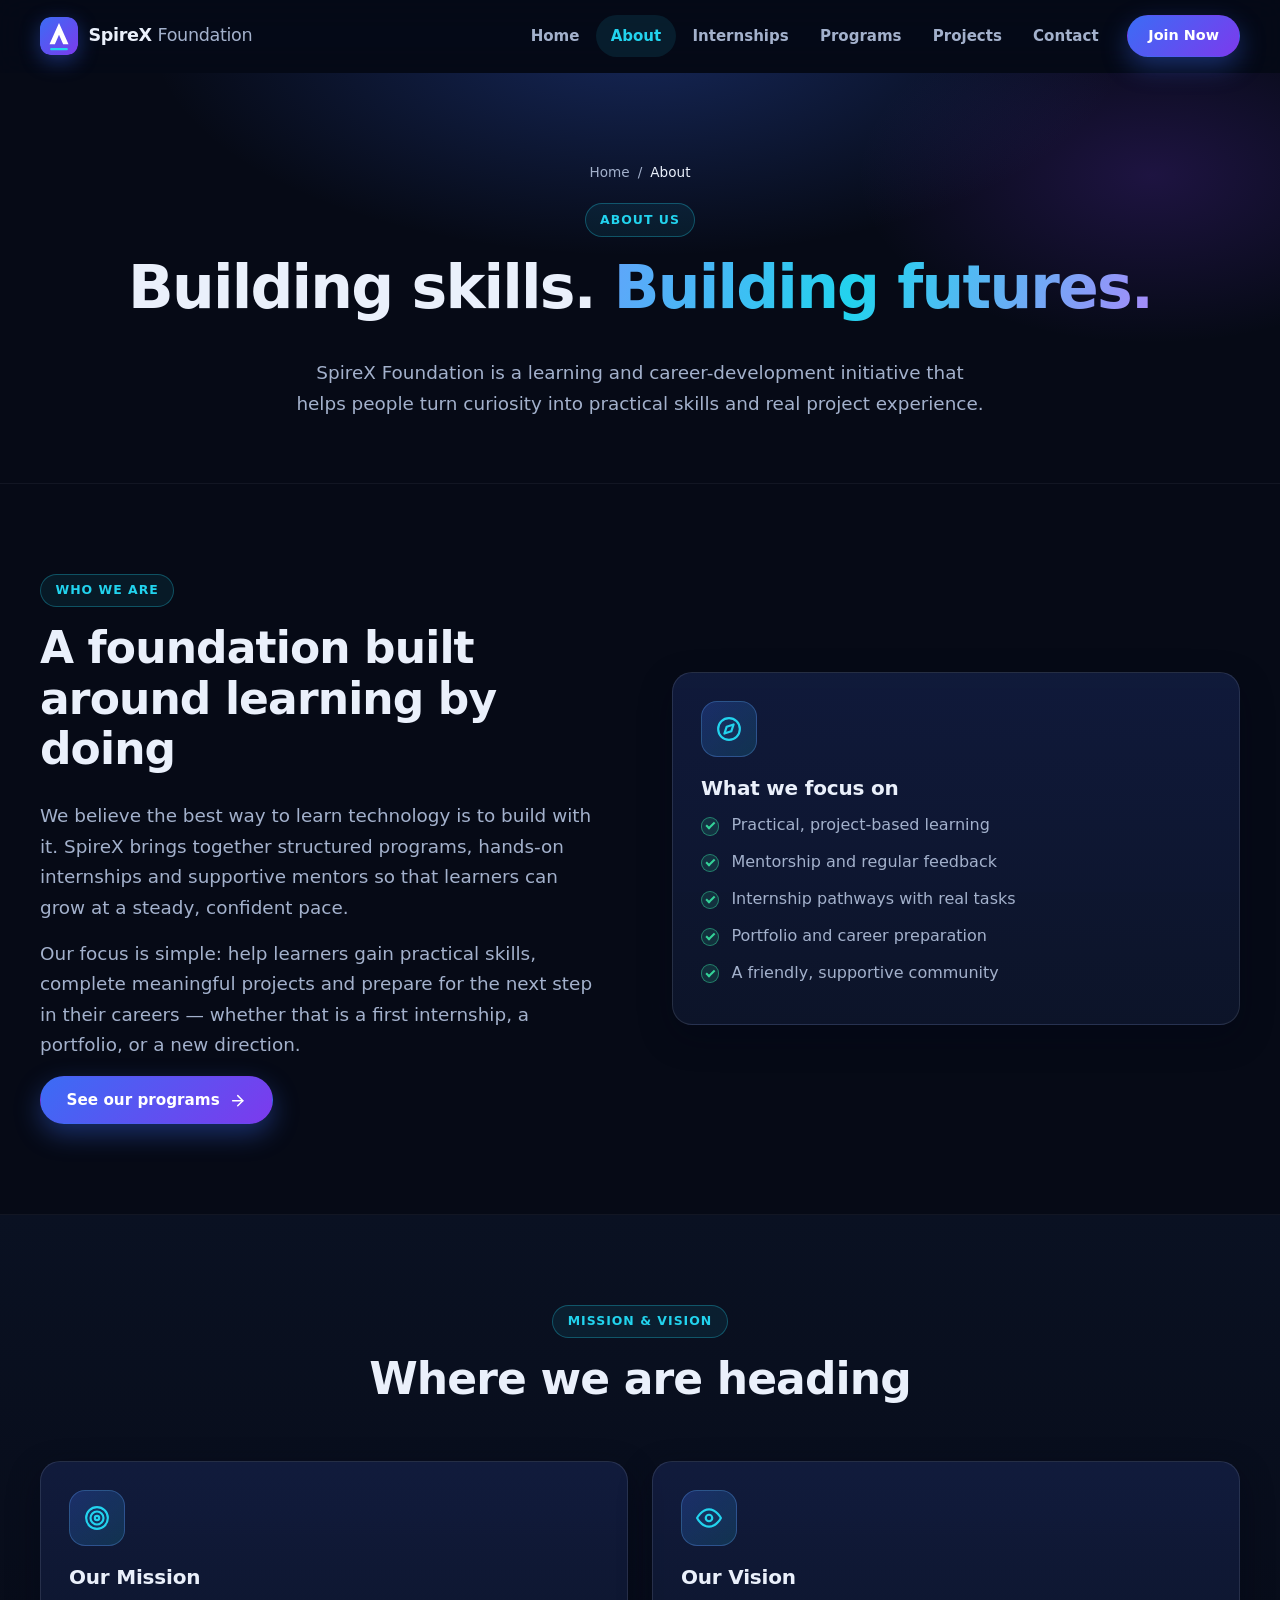
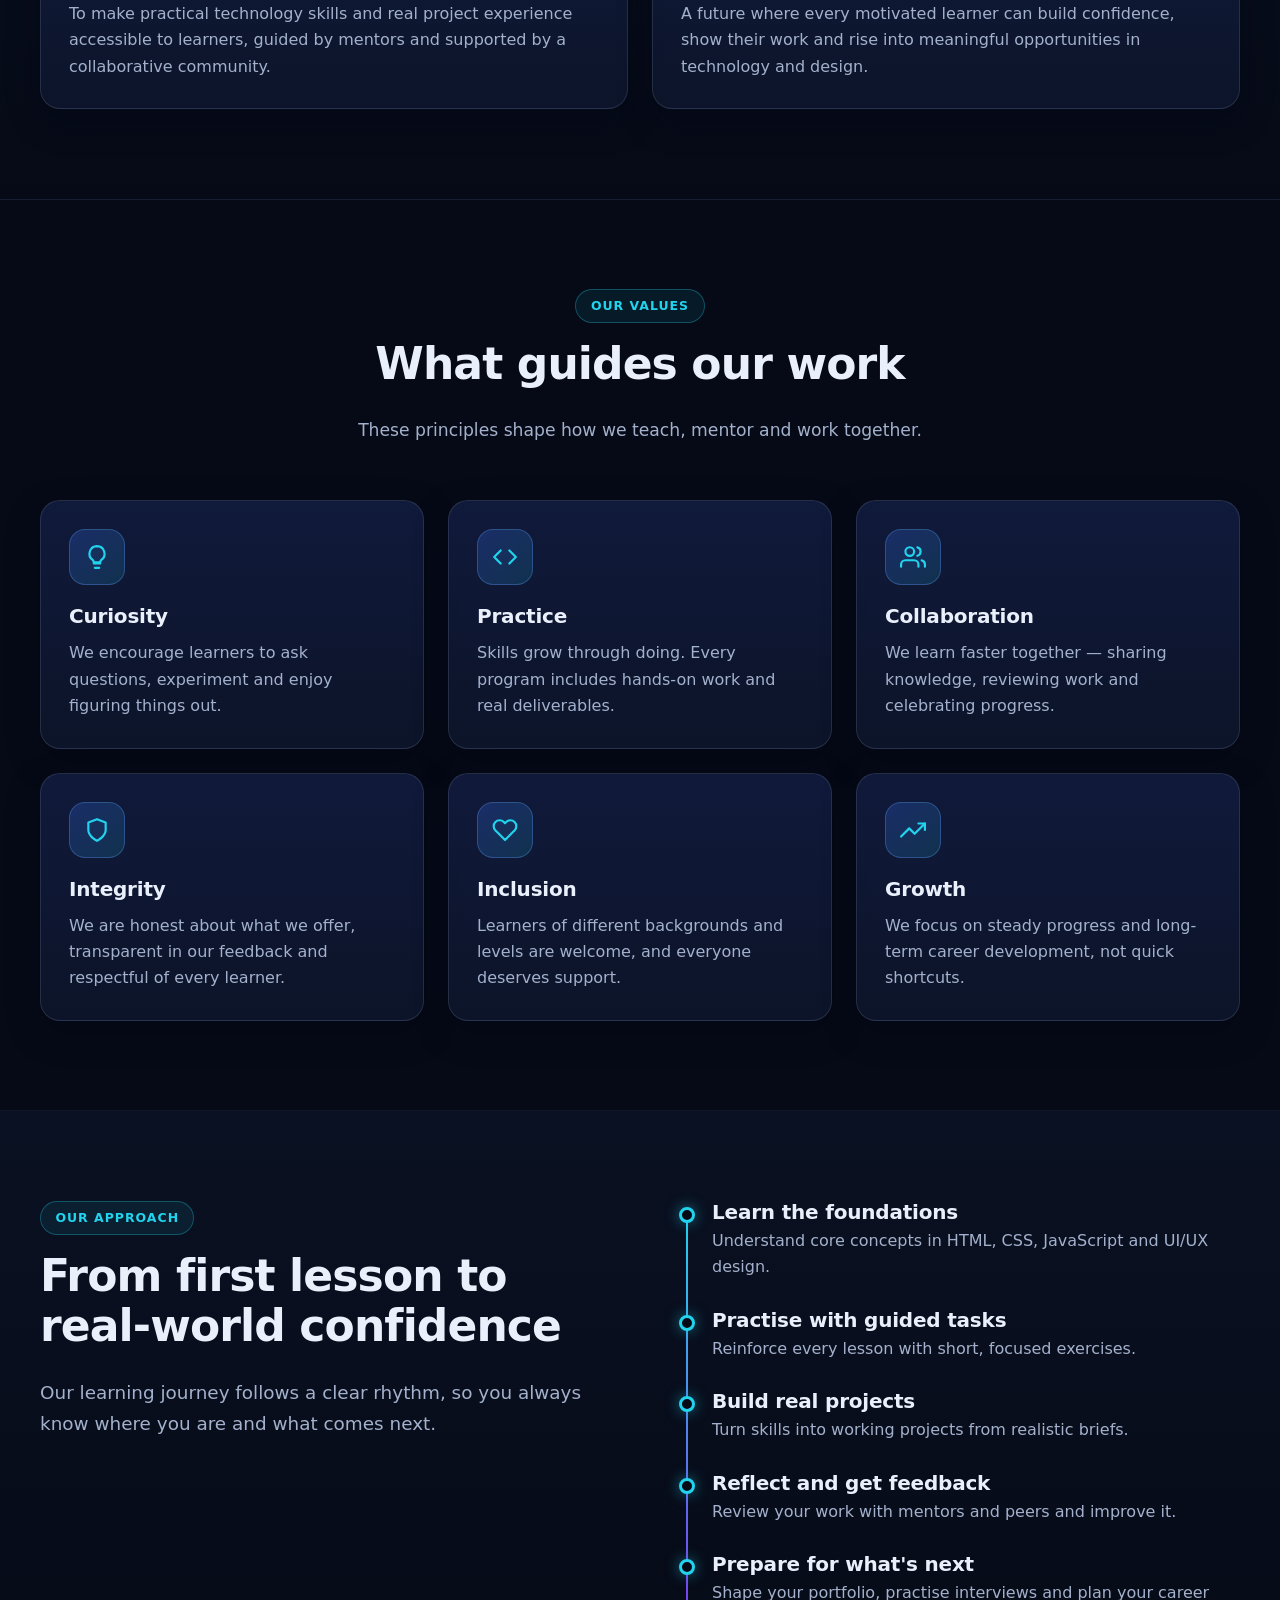
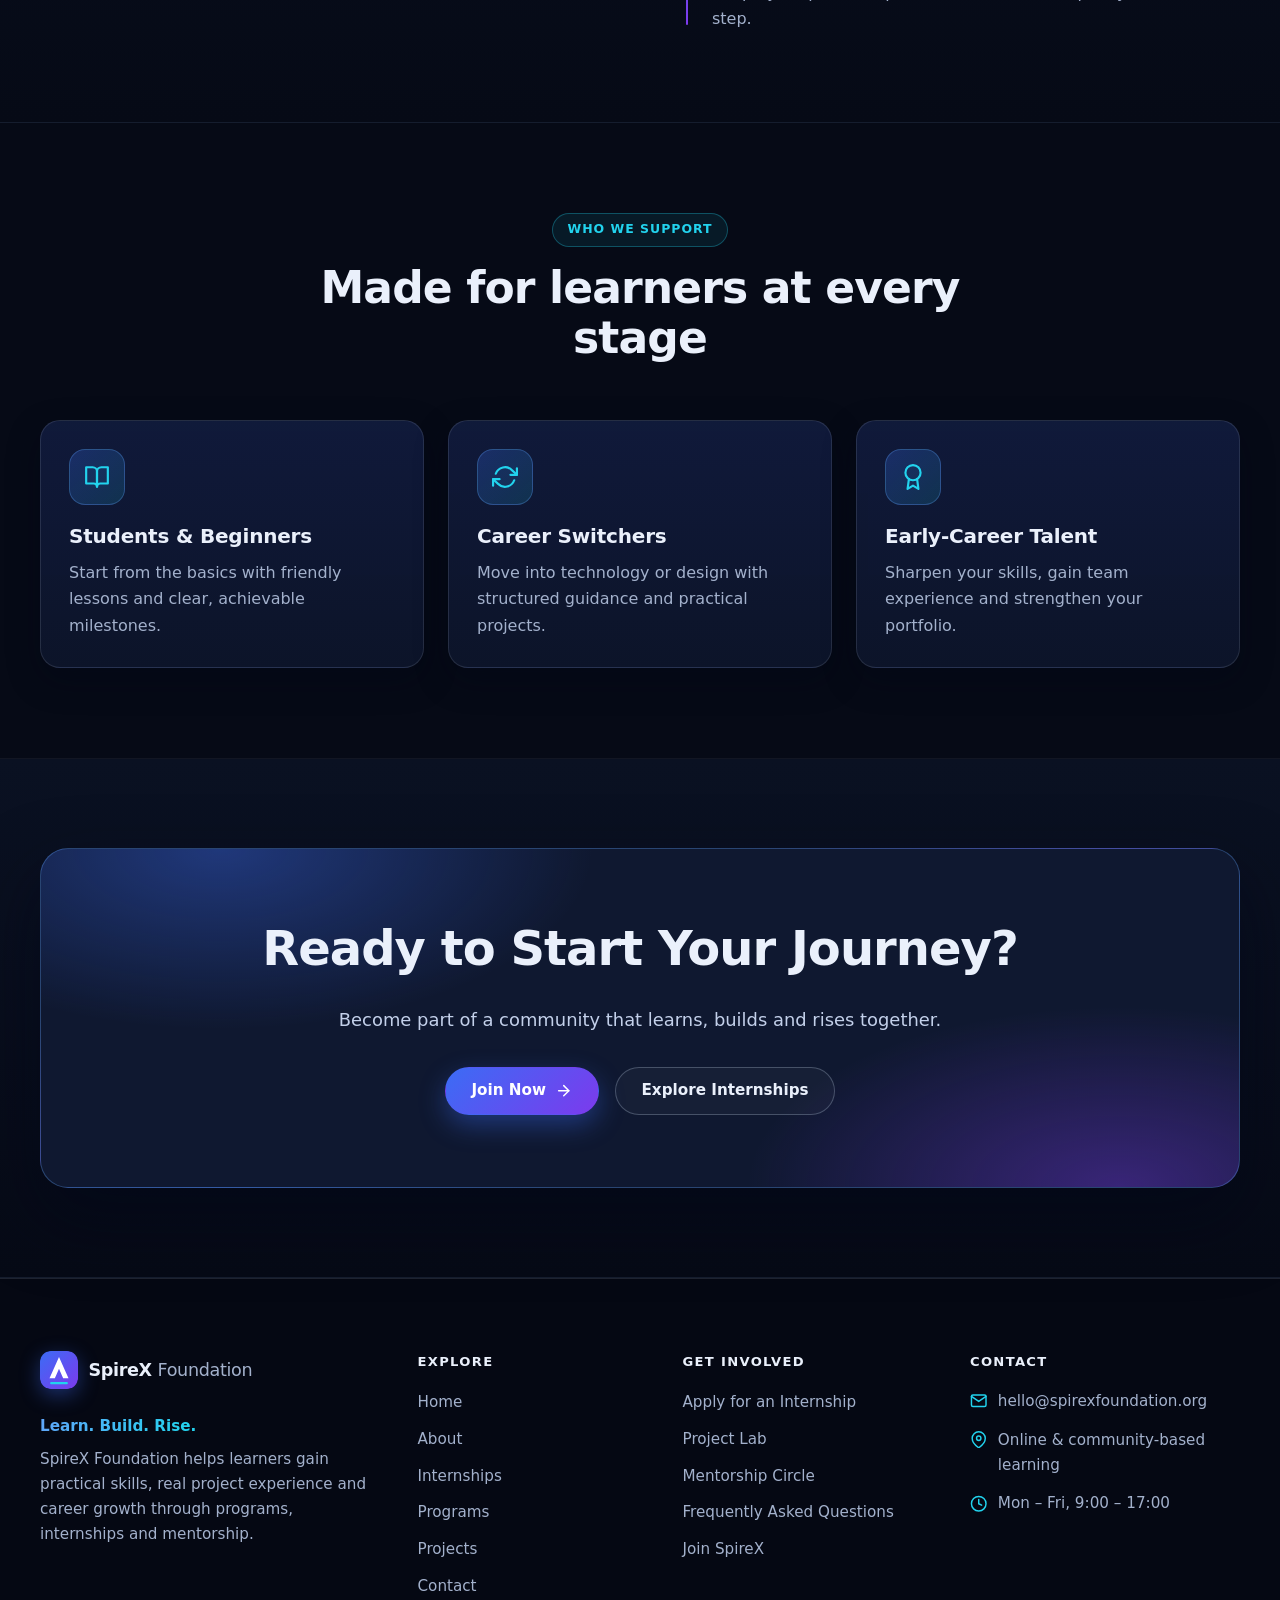
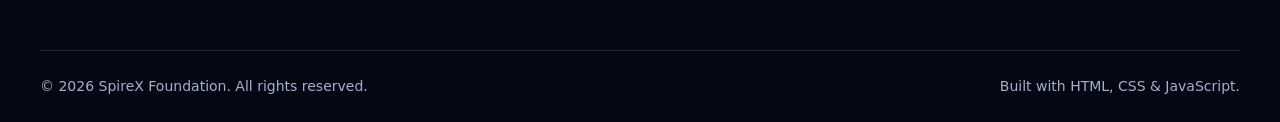
==== about.html @ 23c2d05c "Final Project" ====
<!DOCTYPE html>
<html lang="en">

<head>
  <meta charset="UTF-8">
  <meta name="viewport" content="width=device-width, initial-scale=1">
  <title>About | SpireX Foundation</title>
  <meta name="description"
    content="Learn about SpireX Foundation's mission, values and approach to practical, project-based learning and career development.">
  <meta name="theme-color" content="#060a16">
  <link rel="icon" type="image/svg+xml" href="images/logo.svg">
  <link rel="stylesheet" href="style.css">
  <script src="script.js" defer></script>
</head>

<body>
  <a class="skip-link" href="#main">Skip to main content</a>

  <!-- ===== Shared header ===== -->
  <header class="site-header" id="siteHeader">
    <div class="container nav">
      <a class="brand" href="index.html" aria-label="SpireX Foundation - Home">
        <img class="brand-mark" src="images/logo.svg" alt="" width="38" height="38">
        <span class="brand-name">SpireX <span>Foundation</span></span>
      </a>
      <button class="nav-toggle" id="navToggle" type="button" aria-label="Toggle navigation menu" aria-expanded="false"
        aria-controls="navMenu">
        <span class="bar"></span><span class="bar"></span><span class="bar"></span>
      </button>
      <ul class="nav-menu" id="navMenu">
        <li><a class="nav-link" href="index.html">Home</a></li>
        <li><a class="nav-link" href="about.html" aria-current="page">About</a></li>
        <li><a class="nav-link" href="internships.html">Internships</a></li>
        <li><a class="nav-link" href="programs.html">Programs</a></li>
        <li><a class="nav-link" href="projects.html">Projects</a></li>
        <li><a class="nav-link" href="contact.html">Contact</a></li>
        <li class="nav-cta"><a class="btn btn-primary btn-sm" href="contact.html#join">Join Now</a></li>
      </ul>
    </div>
  </header>

  <main id="main">
    <section class="page-hero">
      <div class="container">
        <nav class="breadcrumb" aria-label="Breadcrumb"><a href="index.html">Home</a><span
            aria-hidden="true">/</span><span aria-current="page">About</span></nav>
        <span class="eyebrow">About Us</span>
        <h1>Building skills. <span class="grad-text">Building futures.</span></h1>
        <p class="lead">SpireX Foundation is a learning and career-development initiative that helps people turn
          curiosity into practical skills and real project experience.</p>
      </div>
    </section>

    <!-- Who we are -->
    <section class="section" aria-labelledby="who-title">
      <div class="container split">
        <div class="reveal">
          <span class="eyebrow">Who we are</span>
          <h2 id="who-title">A foundation built around learning by doing</h2>
          <p class="lead">We believe the best way to learn technology is to build with it. SpireX brings together
            structured programs, hands-on internships and supportive mentors so that learners can grow at a steady,
            confident pace.</p>
          <p class="lead">Our focus is simple: help learners gain practical skills, complete meaningful projects and
            prepare for the next step in their careers &mdash; whether that is a first internship, a portfolio, or a new
            direction.</p>
          <a class="btn btn-primary" href="programs.html">See our programs <span class="ico"
              data-icon="arrow-right"></span></a>
        </div>
        <div class="card card-static reveal">
          <div class="icon-box"><span class="ico" data-icon="compass"></span></div>
          <h3>What we focus on</h3>
          <ul class="checklist">
            <li>Practical, project-based learning</li>
            <li>Mentorship and regular feedback</li>
            <li>Internship pathways with real tasks</li>
            <li>Portfolio and career preparation</li>
            <li>A friendly, supportive community</li>
          </ul>
        </div>
      </div>
    </section>

    <!-- Mission & vision -->
    <section class="section section-alt" aria-labelledby="mission-title">
      <div class="container">
        <div class="section-head reveal">
          <span class="eyebrow">Mission &amp; Vision</span>
          <h2 id="mission-title">Where we are heading</h2>
        </div>
        <div class="grid grid-2">
          <article class="card reveal">
            <div class="icon-box"><span class="ico" data-icon="target"></span></div>
            <h3>Our Mission</h3>
            <p>To make practical technology skills and real project experience accessible to learners, guided by mentors
              and supported by a collaborative community.</p>
          </article>
          <article class="card reveal">
            <div class="icon-box"><span class="ico" data-icon="eye"></span></div>
            <h3>Our Vision</h3>
            <p>A future where every motivated learner can build confidence, show their work and rise into meaningful
              opportunities in technology and design.</p>
          </article>
        </div>
      </div>
    </section>

    <!-- Values -->
    <section class="section" aria-labelledby="values-title">
      <div class="container">
        <div class="section-head reveal">
          <span class="eyebrow">Our Values</span>
          <h2 id="values-title">What guides our work</h2>
          <p>These principles shape how we teach, mentor and work together.</p>
        </div>
        <div class="grid grid-3">
          <article class="card reveal">
            <div class="icon-box"><span class="ico" data-icon="lightbulb"></span></div>
            <h3>Curiosity</h3>
            <p>We encourage learners to ask questions, experiment and enjoy figuring things out.</p>
          </article>
          <article class="card reveal">
            <div class="icon-box"><span class="ico" data-icon="code"></span></div>
            <h3>Practice</h3>
            <p>Skills grow through doing. Every program includes hands-on work and real deliverables.</p>
          </article>
          <article class="card reveal">
            <div class="icon-box"><span class="ico" data-icon="users"></span></div>
            <h3>Collaboration</h3>
            <p>We learn faster together &mdash; sharing knowledge, reviewing work and celebrating progress.</p>
          </article>
          <article class="card reveal">
            <div class="icon-box"><span class="ico" data-icon="shield"></span></div>
            <h3>Integrity</h3>
            <p>We are honest about what we offer, transparent in our feedback and respectful of every learner.</p>
          </article>
          <article class="card reveal">
            <div class="icon-box"><span class="ico" data-icon="heart"></span></div>
            <h3>Inclusion</h3>
            <p>Learners of different backgrounds and levels are welcome, and everyone deserves support.</p>
          </article>
          <article class="card reveal">
            <div class="icon-box"><span class="ico" data-icon="trending"></span></div>
            <h3>Growth</h3>
            <p>We focus on steady progress and long-term career development, not quick shortcuts.</p>
          </article>
        </div>
      </div>
    </section>

    <!-- Approach -->
    <section class="section section-alt" aria-labelledby="approach-title">
      <div class="container split top">
        <div class="reveal">
          <span class="eyebrow">Our Approach</span>
          <h2 id="approach-title">From first lesson to real-world confidence</h2>
          <p class="lead">Our learning journey follows a clear rhythm, so you always know where you are and what comes
            next.</p>
        </div>
        <ol class="timeline reveal">
          <li>
            <h3>Learn the foundations</h3>
            <p>Understand core concepts in HTML, CSS, JavaScript and UI/UX design.</p>
          </li>
          <li>
            <h3>Practise with guided tasks</h3>
            <p>Reinforce every lesson with short, focused exercises.</p>
          </li>
          <li>
            <h3>Build real projects</h3>
            <p>Turn skills into working projects from realistic briefs.</p>
          </li>
          <li>
            <h3>Reflect and get feedback</h3>
            <p>Review your work with mentors and peers and improve it.</p>
          </li>
          <li>
            <h3>Prepare for what's next</h3>
            <p>Shape your portfolio, practise interviews and plan your career step.</p>
          </li>
        </ol>
      </div>
    </section>

    <!-- Who we support -->
    <section class="section" aria-labelledby="support-title">
      <div class="container">
        <div class="section-head reveal">
          <span class="eyebrow">Who We Support</span>
          <h2 id="support-title">Made for learners at every stage</h2>
        </div>
        <div class="grid grid-3">
          <article class="card reveal">
            <div class="icon-box"><span class="ico" data-icon="book"></span></div>
            <h3>Students &amp; Beginners</h3>
            <p>Start from the basics with friendly lessons and clear, achievable milestones.</p>
          </article>
          <article class="card reveal">
            <div class="icon-box"><span class="ico" data-icon="refresh"></span></div>
            <h3>Career Switchers</h3>
            <p>Move into technology or design with structured guidance and practical projects.</p>
          </article>
          <article class="card reveal">
            <div class="icon-box"><span class="ico" data-icon="award"></span></div>
            <h3>Early-Career Talent</h3>
            <p>Sharpen your skills, gain team experience and strengthen your portfolio.</p>
          </article>
        </div>
      </div>
    </section>

    <!-- CTA -->
    <section class="section section-alt" aria-labelledby="cta-title">
      <div class="container">
        <div class="cta reveal">
          <h2 id="cta-title">Ready to Start Your Journey?</h2>
          <p>Become part of a community that learns, builds and rises together.</p>
          <div class="cta-actions">
            <a class="btn btn-primary" href="contact.html#join">Join Now <span class="ico"
                data-icon="arrow-right"></span></a>
            <a class="btn btn-outline" href="internships.html">Explore Internships</a>
          </div>
        </div>
      </div>
    </section>
  </main>

  <!-- ===== Shared footer ===== -->
  <footer class="site-footer">
    <div class="container">
      <div class="footer-grid">
        <div class="footer-brand">
          <a class="brand" href="index.html" aria-label="SpireX Foundation - Home">
            <img class="brand-mark" src="images/logo.svg" alt="" width="38" height="38">
            <span class="brand-name">SpireX <span>Foundation</span></span>
          </a>
          <p class="footer-tagline grad-text">Learn. Build. Rise.</p>
          <p>SpireX Foundation helps learners gain practical skills, real project experience and career growth through
            programs, internships and mentorship.</p>
        </div>
        <nav aria-label="Footer navigation">
          <p class="footer-title">Explore</p>
          <ul class="footer-links">
            <li><a href="index.html">Home</a></li>
            <li><a href="about.html">About</a></li>
            <li><a href="internships.html">Internships</a></li>
            <li><a href="programs.html">Programs</a></li>
            <li><a href="projects.html">Projects</a></li>
            <li><a href="contact.html">Contact</a></li>
          </ul>
        </nav>
        <nav aria-label="Get involved">
          <p class="footer-title">Get Involved</p>
          <ul class="footer-links">
            <li><a href="internships.html#apply">Apply for an Internship</a></li>
            <li><a href="programs.html#project-lab">Project Lab</a></li>
            <li><a href="programs.html#mentorship">Mentorship Circle</a></li>
            <li><a href="contact.html#faq">Frequently Asked Questions</a></li>
            <li><a href="contact.html#join">Join SpireX</a></li>
          </ul>
        </nav>
        <div>
          <p class="footer-title">Contact</p>
          <ul class="footer-contact">
            <li><span class="ico" data-icon="mail"></span><span>hello@spirexfoundation.org</span></li>
            <li><span class="ico" data-icon="map-pin"></span><span>Online &amp; community-based learning</span></li>
            <li><span class="ico" data-icon="clock"></span><span>Mon &ndash; Fri, 9:00 &ndash; 17:00</span></li>
          </ul>
        </div>
      </div>
      <div class="footer-bottom">
        <p>&copy; <span data-year>2026</span> SpireX Foundation. All rights reserved.</p>
        <p>Built with HTML, CSS &amp; JavaScript.</p>
      </div>
    </div>
  </footer>
</body>

</html>
---- style.css ----
/* ==========================================================================
   SpireX Foundation — Global Stylesheet (HTML5 + CSS3 + Vanilla JS only)
   --------------------------------------------------------------------------
   1. Design tokens        8. Cards
   2. Reset / base         9. Components (badges, tags, lists, steps, faq...)
   3. Layout               10. Forms
   4. Typography           11. Modal
   5. Buttons              12. CTA + Page hero
   6. Header / navigation  13. Footer
   7. Hero (home)          14. Animations + responsive + motion preferences
   ========================================================================== */

/* 1. DESIGN TOKENS -------------------------------------------------------- */
:root {
  /* Colour system */
  --bg: #060a16;
  --bg-alt: #0a1122;
  --surface: #0f1830;
  --surface-2: #15214a;
  --border: rgba(148, 163, 184, 0.18);
  --border-strong: rgba(96, 165, 250, 0.6);
  --text: #eaf0fb;
  --muted: #a3b1cc;
  --primary: #3b6cf5;
  --primary-2: #7c3aed;
  --accent: #22d3ee;
  --success: #34d399;
  --danger: #f87171;
  --warning: #fbbf24;
  --grad-brand: linear-gradient(135deg, #3b6cf5 0%, #7c3aed 100%);
  --grad-text: linear-gradient(110deg, #60a5fa 0%, #22d3ee 45%, #a78bfa 100%);

  /* Typography */
  --font: "Inter", "Segoe UI", system-ui, -apple-system, Roboto, "Helvetica Neue", Arial, sans-serif;
  --mono: ui-monospace, SFMono-Regular, Menlo, Consolas, "Liberation Mono", monospace;

  /* Spacing scale */
  --sp-1: 0.25rem;
  --sp-2: 0.5rem;
  --sp-3: 0.75rem;
  --sp-4: 1rem;
  --sp-5: 1.5rem;
  --sp-6: 2rem;
  --sp-7: 3rem;
  --sp-8: 4rem;

  /* Shape + effects */
  --radius-sm: 12px;
  --radius: 20px;
  --radius-lg: 28px;
  --shadow: 0 12px 32px rgba(2, 6, 23, 0.45);
  --glow: 0 0 0 1px rgba(96, 165, 250, 0.35), 0 20px 55px rgba(59, 108, 245, 0.32);
  --ease: cubic-bezier(0.22, 0.8, 0.3, 1);

  /* Layout */
  --container: 1200px;
  --header-h: 72px;
}

/* 2. RESET / BASE --------------------------------------------------------- */
*,
*::before,
*::after {
  box-sizing: border-box;
}

html {
  scroll-behavior: smooth;
  scroll-padding-top: calc(var(--header-h) + 16px);
  -webkit-text-size-adjust: 100%;
}

body {
  margin: 0;
  min-height: 100vh;
  font-family: var(--font);
  font-size: 1rem;
  line-height: 1.65;
  color: var(--text);
  background: var(--bg);
  overflow-x: clip;
  -webkit-font-smoothing: antialiased;
  text-rendering: optimizeLegibility;
}

body.no-scroll {
  overflow: hidden;
}

img {
  display: block;
  max-width: 100%;
  height: auto;
}

a {
  color: inherit;
  text-decoration: none;
}

p {
  margin: 0 0 1rem;
}

ul,
ol {
  margin: 0;
  padding: 0;
  list-style: none;
}

li::marker {
  content: "";
}

button,
input,
select,
textarea {
  font: inherit;
  color: inherit;
}

button {
  cursor: pointer;
}

h1,
h2,
h3,
h4 {
  margin: 0 0 0.6em;
  line-height: 1.15;
  letter-spacing: -0.02em;
  font-weight: 800;
}

[hidden] {
  display: none !important;
}

:focus-visible {
  outline: 2px solid var(--accent);
  outline-offset: 3px;
  border-radius: 6px;
}

.sr-only {
  position: absolute;
  width: 1px;
  height: 1px;
  padding: 0;
  margin: -1px;
  overflow: hidden;
  clip: rect(0, 0, 0, 0);
  white-space: nowrap;
  border: 0;
}

.skip-link {
  position: absolute;
  left: 1rem;
  top: -100px;
  z-index: 2000;
  padding: 0.6rem 1rem;
  border-radius: 10px;
  font-weight: 700;
  background: var(--accent);
  color: #04101f;
  transition: top 0.2s ease;
}

.skip-link:focus {
  top: 1rem;
}

/* 3. LAYOUT --------------------------------------------------------------- */
.container {
  width: min(100% - 2rem, var(--container));
  margin-inline: auto;
}

@media (min-width: 768px) {
  .container {
    width: min(100% - 4rem, var(--container));
  }
}

.section {
  position: relative;
  padding-block: clamp(3.5rem, 7vw, 6.5rem);
}

.section-alt {
  background: linear-gradient(180deg, var(--bg-alt), var(--bg));
  border-block: 1px solid rgba(148, 163, 184, 0.08);
}

.section-head {
  max-width: 720px;
  margin: 0 auto clamp(2rem, 5vw, 3.5rem);
  text-align: center;
}

.section-head p {
  color: var(--muted);
  font-size: 1.075rem;
  margin-bottom: 0;
}

.section-head.left {
  margin-inline: 0;
  text-align: left;
}

.grid {
  display: grid;
  gap: var(--sp-5);
  grid-template-columns: 1fr;
}

.grid>* {
  min-width: 0;
}

@media (min-width: 600px) {

  .grid-2,
  .grid-3,
  .grid-4 {
    grid-template-columns: repeat(2, 1fr);
  }
}

@media (min-width: 1024px) {
  .grid-3 {
    grid-template-columns: repeat(3, 1fr);
  }

  .grid-4 {
    grid-template-columns: repeat(4, 1fr);
  }
}

.split {
  display: grid;
  gap: 2.5rem;
  align-items: center;
  grid-template-columns: minmax(0, 1fr);
}

@media (min-width: 960px) {
  .split {
    grid-template-columns: repeat(2, minmax(0, 1fr));
    gap: 4rem;
  }

  .split.wide-left {
    grid-template-columns: minmax(0, 1.1fr) minmax(0, 0.9fr);
  }

  .split.top {
    align-items: start;
  }
}

.stack {
  display: grid;
  gap: var(--sp-4);
}

.center {
  text-align: center;
}

/* 4. TYPOGRAPHY ----------------------------------------------------------- */
h2 {
  font-size: clamp(1.75rem, 3vw + 0.9rem, 2.75rem);
}

h3 {
  font-size: 1.25rem;
  letter-spacing: -0.01em;
}

.grad-text {
  background: var(--grad-text);
  -webkit-background-clip: text;
  background-clip: text;
  -webkit-text-fill-color: transparent;
  color: transparent;
}

.eyebrow {
  display: inline-flex;
  align-items: center;
  gap: 0.5rem;
  padding: 0.35rem 0.9rem;
  margin-bottom: 1rem;
  border-radius: 999px;
  border: 1px solid rgba(34, 211, 238, 0.3);
  background: rgba(34, 211, 238, 0.08);
  color: var(--accent);
  font-size: 0.78rem;
  font-weight: 700;
  letter-spacing: 0.08em;
  text-transform: uppercase;
}

.lead {
  color: var(--muted);
  font-size: clamp(1rem, 1.6vw, 1.15rem);
}

/* Icon helper (SVGs are injected by script.js) */
.ico {
  display: inline-flex;
  width: 1.15em;
  height: 1.15em;
  flex-shrink: 0;
}

.ico svg {
  width: 100%;
  height: 100%;
}

/* 5. BUTTONS -------------------------------------------------------------- */
.btn {
  display: inline-flex;
  align-items: center;
  justify-content: center;
  gap: 0.55rem;
  min-height: 48px;
  padding: 0.85rem 1.6rem;
  border-radius: 999px;
  border: 1px solid transparent;
  font-weight: 700;
  font-size: 0.95rem;
  line-height: 1.1;
  text-align: center;
  white-space: nowrap;
  transition: transform 0.28s var(--ease), box-shadow 0.28s ease, background 0.28s ease,
    border-color 0.28s ease, color 0.28s ease;
}

.btn .ico svg {
  transition: transform 0.28s var(--ease);
}

.btn:hover .ico svg {
  transform: translateX(4px);
}

.btn-primary {
  background: var(--grad-brand);
  color: #fff;
  box-shadow: 0 10px 26px rgba(59, 108, 245, 0.38);
}

.btn-primary:hover {
  transform: translateY(-3px);
  box-shadow: 0 16px 38px rgba(124, 58, 237, 0.5);
}

.btn-outline {
  color: var(--text);
  border-color: rgba(148, 163, 184, 0.38);
  background: rgba(255, 255, 255, 0.03);
}

.btn-outline:hover {
  transform: translateY(-3px);
  border-color: var(--accent);
  color: var(--accent);
  background: rgba(34, 211, 238, 0.07);
}

.btn-sm {
  min-height: 42px;
  padding: 0.6rem 1.25rem;
  font-size: 0.9rem;
}

.btn-block {
  width: 100%;
}

.btn:active {
  transform: translateY(0) scale(0.98);
}

/* 6. HEADER / NAVIGATION -------------------------------------------------- */
.site-header {
  position: sticky;
  top: 0;
  z-index: 1000;
  background: rgba(6, 10, 22, 0.78);
  -webkit-backdrop-filter: blur(14px) saturate(140%);
  backdrop-filter: blur(14px) saturate(140%);
  border-bottom: 1px solid transparent;
  transition: border-color 0.3s ease, background 0.3s ease, box-shadow 0.3s ease;
}

.site-header.scrolled,
.site-header.menu-open {
  background: rgba(6, 10, 22, 0.94);
  border-color: var(--border);
  box-shadow: 0 10px 30px rgba(0, 0, 0, 0.35);
}

.nav {
  height: var(--header-h);
  display: flex;
  align-items: center;
  justify-content: space-between;
  gap: 1rem;
}

.brand {
  display: inline-flex;
  align-items: center;
  gap: 0.65rem;
  flex-shrink: 0;
  font-weight: 800;
  font-size: 1.1rem;
  letter-spacing: -0.02em;
  color: var(--text);
}

.brand-mark {
  width: 38px;
  height: 38px;
  border-radius: 11px;
  box-shadow: 0 6px 20px rgba(59, 108, 245, 0.4);
  transition: transform 0.35s var(--ease);
}

.brand:hover .brand-mark {
  transform: rotate(-6deg) scale(1.07);
}

.brand-name span {
  font-weight: 500;
  color: var(--muted);
}

.nav-toggle {
  position: relative;
  width: 44px;
  height: 44px;
  flex-shrink: 0;
  border-radius: 12px;
  border: 1px solid var(--border);
  background: rgba(255, 255, 255, 0.04);
  transition: background 0.25s ease, border-color 0.25s ease;
}

.nav-toggle:hover {
  background: rgba(255, 255, 255, 0.09);
  border-color: rgba(148, 163, 184, 0.4);
}

.nav-toggle .bar {
  position: absolute;
  left: 12px;
  right: 12px;
  height: 2px;
  border-radius: 2px;
  background: var(--text);
  transition: transform 0.38s var(--ease), opacity 0.2s ease, top 0.38s var(--ease);
}

.nav-toggle .bar:nth-child(1) {
  top: 14px;
}

.nav-toggle .bar:nth-child(2) {
  top: 21px;
}

.nav-toggle .bar:nth-child(3) {
  top: 28px;
}

.nav-toggle[aria-expanded="true"] .bar:nth-child(1) {
  top: 21px;
  transform: rotate(45deg);
}

.nav-toggle[aria-expanded="true"] .bar:nth-child(2) {
  opacity: 0;
  transform: scaleX(0.2);
}

.nav-toggle[aria-expanded="true"] .bar:nth-child(3) {
  top: 21px;
  transform: rotate(-45deg);
}

/* Mobile menu (default) */
.nav-menu {
  position: absolute;
  top: 100%;
  left: 0;
  right: 0;
  display: flex;
  flex-direction: column;
  list-style: none;
  margin: 0;
  padding: 0.5rem 1.25rem 1.5rem;
  background: rgba(6, 10, 22, 0.98);
  border-bottom: 1px solid var(--border);
  max-height: calc(100vh - var(--header-h));
  max-height: calc(100dvh - var(--header-h));
  overflow-y: auto;
  clip-path: inset(0 0 100% 0);
  opacity: 0;
  visibility: hidden;
  transform: translateY(-10px);
  transition: clip-path 0.45s var(--ease), opacity 0.3s ease, transform 0.45s var(--ease), visibility 0s linear 0.45s;
}

.nav-menu.is-open {
  clip-path: inset(0 0 0 0);
  opacity: 1;
  visibility: visible;
  transform: none;
  transition-delay: 0s;
}

.nav-menu li {
  list-style: none;
}

.nav-link {
  display: block;
  padding: 0.95rem 0.75rem;
  font-weight: 600;
  color: var(--muted);
  border-bottom: 1px solid rgba(148, 163, 184, 0.1);
  transition: color 0.2s ease, background 0.2s ease, padding-left 0.25s var(--ease);
}

.nav-link:hover {
  color: var(--text);
  padding-left: 1.1rem;
}

.nav-link[aria-current="page"] {
  color: var(--accent);
}

.nav-cta {
  padding-top: 1.1rem;
}

.nav-cta .btn {
  width: 100%;
}

@media (max-width: 959.98px) {
  .nav-menu li {
    opacity: 0;
    transform: translateY(-8px);
    transition: opacity 0.3s ease, transform 0.4s var(--ease);
  }

  .nav-menu.is-open li {
    opacity: 1;
    transform: none;
  }

  .nav-menu.is-open li:nth-child(1) {
    transition-delay: 0.06s;
  }

  .nav-menu.is-open li:nth-child(2) {
    transition-delay: 0.1s;
  }

  .nav-menu.is-open li:nth-child(3) {
    transition-delay: 0.14s;
  }

  .nav-menu.is-open li:nth-child(4) {
    transition-delay: 0.18s;
  }

  .nav-menu.is-open li:nth-child(5) {
    transition-delay: 0.22s;
  }

  .nav-menu.is-open li:nth-child(6) {
    transition-delay: 0.26s;
  }

  .nav-menu.is-open li:nth-child(7) {
    transition-delay: 0.3s;
  }
}

@media (max-width: 379.98px) {
  .brand {
    font-size: 1rem;
    gap: 0.5rem;
  }

  .brand-mark {
    width: 34px;
    height: 34px;
  }
}

/* Desktop navigation */
@media (min-width: 960px) {
  .nav-toggle {
    display: none;
  }

  .nav-menu {
    position: static;
    flex-direction: row;
    align-items: center;
    gap: 0.15rem;
    padding: 0;
    background: none;
    border: 0;
    max-height: none;
    overflow: visible;
    clip-path: none;
    opacity: 1;
    visibility: visible;
    transform: none;
    transition: none;
  }

  .nav-link {
    padding: 0.55rem 0.9rem;
    border-bottom: 0;
    border-radius: 999px;
    font-size: 0.94rem;
  }

  .nav-link:hover {
    padding-left: 0.9rem;
    background: rgba(255, 255, 255, 0.07);
  }

  .nav-link[aria-current="page"] {
    background: rgba(34, 211, 238, 0.1);
  }

  .nav-cta {
    padding: 0 0 0 0.75rem;
  }

  .nav-cta .btn {
    width: auto;
  }
}

/* 7. HERO (HOME) ---------------------------------------------------------- */
.hero {
  position: relative;
  padding-block: clamp(2.5rem, 6vw, 5rem) clamp(3.5rem, 7vw, 6rem);
  overflow: clip;
}

.hero::before {
  content: "";
  position: absolute;
  inset: 0;
  pointer-events: none;
  background:
    radial-gradient(800px 420px at 85% 10%, rgba(124, 58, 237, 0.24), transparent 65%),
    radial-gradient(700px 420px at 5% 0%, rgba(59, 108, 245, 0.26), transparent 65%);
}

.hero::after {
  content: "";
  position: absolute;
  inset: 0;
  pointer-events: none;
  background-image:
    linear-gradient(rgba(148, 163, 184, 0.06) 1px, transparent 1px),
    linear-gradient(90deg, rgba(148, 163, 184, 0.06) 1px, transparent 1px);
  background-size: 56px 56px;
  -webkit-mask-image: radial-gradient(ellipse at 50% 30%, #000 15%, transparent 75%);
  mask-image: radial-gradient(ellipse at 50% 30%, #000 15%, transparent 75%);
}

.hero-inner {
  position: relative;
  z-index: 1;
  display: grid;
  align-items: center;
  gap: clamp(2.5rem, 6vw, 3.5rem);
  grid-template-columns: minmax(0, 1fr);
}

@media (min-width: 960px) {
  .hero-inner {
    grid-template-columns: minmax(0, 1.05fr) minmax(0, 0.95fr);
  }
}

.badge {
  display: inline-flex;
  align-items: center;
  gap: 0.55rem;
  padding: 0.4rem 0.95rem;
  border-radius: 999px;
  background: rgba(59, 108, 245, 0.14);
  border: 1px solid rgba(96, 165, 250, 0.32);
  color: #c4d5ff;
  font-size: 0.8rem;
  font-weight: 600;
}

.badge-dot {
  width: 8px;
  height: 8px;
  border-radius: 50%;
  background: var(--success);
  box-shadow: 0 0 0 0 rgba(52, 211, 153, 0.6);
  animation: pulse-dot 2s infinite;
}

.hero-title {
  font-size: clamp(2.75rem, 9vw, 5.25rem);
  line-height: 1.02;
  letter-spacing: -0.035em;
  margin: 1.1rem 0 1.25rem;
}

.hero-title span {
  display: block;
}

.hero-lead {
  max-width: 560px;
  color: var(--muted);
  font-size: clamp(1rem, 2.2vw, 1.2rem);
}

.hero-actions {
  display: flex;
  flex-wrap: wrap;
  gap: 1rem;
  margin-top: 2rem;
}

.hero-points {
  display: flex;
  flex-wrap: wrap;
  gap: 0.6rem 1.4rem;
  margin-top: 2rem;
  color: var(--muted);
  font-size: 0.92rem;
}

.hero-points li {
  display: inline-flex;
  align-items: center;
  gap: 0.5rem;
}

.hero-points .ico {
  color: var(--success);
}

.hero-copy>* {
  animation: fade-up 0.8s var(--ease) backwards;
}

.hero-copy>*:nth-child(2) {
  animation-delay: 0.08s;
}

.hero-copy>*:nth-child(3) {
  animation-delay: 0.16s;
}

.hero-copy>*:nth-child(4) {
  animation-delay: 0.24s;
}

.hero-copy>*:nth-child(5) {
  animation-delay: 0.32s;
}

@media (max-width: 479.98px) {
  .hero-actions .btn {
    width: 100%;
  }
}

/* Hero visual: code window + floating elements */
.hero-visual {
  position: relative;
  perspective: 1200px;
  padding: 1.25rem 0.6rem;
  --z: 0px;
  min-width: 0;
}

.tilt-stage {
  position: relative;
  transform-style: flat;
}

.hero-glow {
  position: absolute;
  inset: 12% 6%;
  z-index: 0;
  border-radius: 50%;
  background: conic-gradient(from 180deg, #3b6cf5, #22d3ee, #7c3aed, #3b6cf5);
  filter: blur(46px);
  opacity: 0.32;
  animation: glow-pulse 6s ease-in-out infinite;
}

.float-wrap {
  position: relative;
  z-index: 1;
  animation: float-plain 7s ease-in-out infinite;
}

.code-window {
  position: relative;
  overflow: hidden;
  border-radius: 18px;
  background: linear-gradient(180deg, #0e1730, #0a1226);
  border: 1px solid rgba(148, 163, 184, 0.24);
  box-shadow: 0 30px 70px rgba(2, 6, 23, 0.65), 0 0 60px rgba(59, 108, 245, 0.24);
  transition: box-shadow 0.45s ease, border-color 0.45s ease;
}

.code-window::before {
  content: "";
  position: absolute;
  inset: 0;
  pointer-events: none;
  z-index: 0;
  background: radial-gradient(360px circle at var(--gx, 70%) var(--gy, 0%), rgba(96, 165, 250, 0.18), transparent 60%);
}

.hero-visual:hover .code-window {
  border-color: rgba(96, 165, 250, 0.55);
  box-shadow: 0 34px 80px rgba(2, 6, 23, 0.7), 0 0 90px rgba(34, 211, 238, 0.28);
}

.cw-bar {
  position: relative;
  z-index: 1;
  display: flex;
  align-items: center;
  gap: 0.9rem;
  padding: 0.75rem 1rem;
  border-bottom: 1px solid rgba(148, 163, 184, 0.14);
  background: rgba(255, 255, 255, 0.02);
}

.cw-dots {
  display: inline-flex;
  gap: 6px;
}

.cw-dots i {
  width: 10px;
  height: 10px;
  border-radius: 50%;
  background: #f87171;
}

.cw-dots i:nth-child(2) {
  background: #fbbf24;
}

.cw-dots i:nth-child(3) {
  background: #34d399;
}

.cw-file {
  font: 0.75rem var(--mono);
  color: var(--muted);
}

.cw-tabs {
  position: relative;
  z-index: 1;
  display: flex;
  gap: 0.25rem;
  padding: 0.5rem 0.75rem 0;
  border-bottom: 1px solid rgba(148, 163, 184, 0.12);
  overflow-x: auto;
  scrollbar-width: none;
}

.cw-tabs::-webkit-scrollbar {
  display: none;
}

.cw-tab {
  padding: 0.5rem 0.9rem;
  border: 0;
  border-radius: 8px 8px 0 0;
  background: transparent;
  color: var(--muted);
  font: 600 0.78rem var(--font);
  white-space: nowrap;
  border-bottom: 2px solid transparent;
  transition: color 0.25s ease, background 0.25s ease, border-color 0.25s ease;
}

.cw-tab:hover {
  color: var(--text);
  background: rgba(255, 255, 255, 0.05);
}

.cw-tab.is-active {
  color: var(--accent);
  border-bottom-color: var(--accent);
  background: rgba(34, 211, 238, 0.07);
}

.cw-body {
  position: relative;
  z-index: 1;
  display: grid;
  grid-template-columns: minmax(0, 1fr);
  min-height: 216px;
}

.cw-panel {
  grid-area: 1 / 1;
  margin: 0;
  padding: 1.1rem 1.25rem 1.4rem;
  font: 0.8rem/1.8 var(--mono);
  color: #cdd9f5;
  white-space: pre;
  overflow: hidden;
  opacity: 0;
  visibility: hidden;
  transform: translateY(6px);
  transition: opacity 0.4s ease, transform 0.4s var(--ease), visibility 0s linear 0.4s;
}

.cw-panel.is-active {
  opacity: 1;
  visibility: visible;
  transform: none;
  transition-delay: 0s;
}

.cw-panel code {
  font: inherit;
}

.tk {
  color: #7dd3fc;
}

.at {
  color: #c4b5fd;
}

.st {
  color: #86efac;
}

.cm {
  color: #64748b;
  font-style: italic;
}

.kw {
  color: #f0abfc;
}

.fn {
  color: #fcd34d;
}

.pr {
  color: #fda4af;
}

.nm {
  color: #fdba74;
}

@media (max-width: 479.98px) {
  .cw-panel {
    font-size: 0.68rem;
    padding: 0.9rem 0.9rem 1.1rem;
  }

  .cw-body {
    min-height: 190px;
  }
}

.float-card {
  position: absolute;
  z-index: 3;
  display: flex;
  align-items: center;
  gap: 0.65rem;
  padding: 0.65rem 0.9rem;
  border-radius: 14px;
  font-size: 0.78rem;
  line-height: 1.3;
  background: rgba(15, 24, 48, 0.88);
  border: 1px solid rgba(148, 163, 184, 0.24);
  -webkit-backdrop-filter: blur(10px);
  backdrop-filter: blur(10px);
  box-shadow: 0 14px 34px rgba(2, 6, 23, 0.5), 0 0 24px rgba(59, 108, 245, 0.16);
  transform: translateZ(var(--z));
  animation: float-y var(--dur, 6s) ease-in-out var(--delay, 0s) infinite;
  pointer-events: none;
}

.float-card strong {
  display: block;
  font-size: 0.82rem;
}

.float-card small {
  color: var(--muted);
  font-size: 0.72rem;
}

.fc-icon {
  display: grid;
  place-items: center;
  width: 34px;
  height: 34px;
  border-radius: 10px;
  background: var(--grad-brand);
  color: #fff;
  flex-shrink: 0;
}

.fc-icon .ico {
  width: 18px;
  height: 18px;
}

.swatches {
  display: flex;
  gap: 4px;
  margin-top: 4px;
}

.swatches i {
  width: 12px;
  height: 12px;
  border-radius: 50%;
  background: #3b6cf5;
}

.swatches i:nth-child(2) {
  background: #7c3aed;
}

.swatches i:nth-child(3) {
  background: #22d3ee;
}

.swatches i:nth-child(4) {
  background: #34d399;
}

.progress-line {
  display: block;
  width: 110px;
  height: 5px;
  margin-top: 6px;
  border-radius: 99px;
  background: rgba(148, 163, 184, 0.2);
  overflow: hidden;
}

.progress-line::after {
  content: "";
  display: block;
  height: 100%;
  width: 40%;
  border-radius: inherit;
  background: linear-gradient(90deg, var(--accent), var(--primary));
  animation: load-bar 3.2s ease-in-out infinite;
}

.fc-chip {
  padding: 0.45rem 0.85rem;
  border-radius: 999px;
  font: 700 0.75rem var(--mono);
  gap: 0.45rem;
}

.fc-chip i {
  width: 8px;
  height: 8px;
  border-radius: 50%;
  background: #fb923c;
}

.fc-css i {
  background: #60a5fa;
}

.fc-js i {
  background: #fbbf24;
}

.fc-ui {
  top: -6px;
  right: -4px;
  --dur: 6.5s;
}

.fc-dev {
  bottom: -8px;
  left: -4px;
  --dur: 7s;
  --delay: -2s;
}

.fc-html {
  top: 44px;
  left: -12px;
  --dur: 5.5s;
  --delay: -1s;
}

.fc-css {
  bottom: 84px;
  right: -10px;
  --dur: 6s;
  --delay: -3s;
}

.fc-js {
  top: 46%;
  left: -14px;
  --dur: 7.5s;
  --delay: -4s;
}

@media (max-width: 599.98px) {

  .fc-css,
  .fc-js {
    display: none;
  }

  .fc-html {
    left: -6px;
  }

  .float-card {
    padding: 0.5rem 0.7rem;
  }

  .fc-icon {
    width: 28px;
    height: 28px;
  }
}

@media (max-width: 379.98px) {
  .fc-html {
    display: none;
  }

  .progress-line {
    width: 80px;
  }
}

@media (min-width: 960px) {
  .hero-visual {
    padding: 2.25rem 1.75rem;
    --z: 46px;
  }

  .tilt-stage {
    transform-style: preserve-3d;
    will-change: transform;
  }

  .float-wrap {
    transform-style: preserve-3d;
  }

  .hero-glow {
    filter: blur(70px);
  }

  .fc-ui {
    top: -10px;
    right: -18px;
  }

  .fc-dev {
    bottom: -14px;
    left: -20px;
  }

  .fc-html {
    left: -34px;
  }

  .fc-css {
    right: -30px;
  }

  .fc-js {
    left: -36px;
  }
}

/* 8. CARDS ---------------------------------------------------------------- */
.card {
  position: relative;
  isolation: isolate;
  overflow: hidden;
  display: block;
  padding: 1.75rem;
  border-radius: var(--radius);
  background: linear-gradient(180deg, rgba(21, 33, 74, 0.7), rgba(15, 24, 48, 0.75));
  border: 1px solid var(--border);
  box-shadow: var(--shadow);
  transition: transform 0.4s var(--ease), box-shadow 0.4s var(--ease), border-color 0.35s ease, background 0.35s ease;
}

.card::before {
  content: "";
  position: absolute;
  inset: 0;
  z-index: -1;
  opacity: 0;
  pointer-events: none;
  background: radial-gradient(420px circle at var(--mx, 50%) var(--my, 0%), rgba(59, 108, 245, 0.24), transparent 62%);
  transition: opacity 0.35s ease;
}

.card:hover,
.card:focus-within {
  transform: translateY(-8px);
  border-color: var(--border-strong);
  box-shadow: var(--glow);
}

.card:hover::before,
.card:focus-within::before {
  opacity: 1;
}

.card p {
  color: var(--muted);
}

.card>p:last-child {
  margin-bottom: 0;
}

.card-static:hover,
.card-static:focus-within {
  transform: none;
  box-shadow: var(--shadow);
  border-color: rgba(96, 165, 250, 0.35);
}

.icon-box {
  display: grid;
  place-items: center;
  width: 56px;
  height: 56px;
  margin-bottom: 1.25rem;
  border-radius: 16px;
  color: var(--accent);
  background: linear-gradient(135deg, rgba(59, 108, 245, 0.25), rgba(34, 211, 238, 0.14));
  border: 1px solid rgba(96, 165, 250, 0.3);
  transition: transform 0.45s var(--ease), box-shadow 0.35s ease, background 0.35s ease, color 0.35s ease;
}

.icon-box .ico {
  width: 26px;
  height: 26px;
}

.card:hover .icon-box,
.card:focus-within .icon-box {
  transform: translateY(-4px) rotate(-8deg) scale(1.12);
  color: #fff;
  background: var(--grad-brand);
  box-shadow: 0 0 28px rgba(34, 211, 238, 0.5);
}

.card:hover .icon-box .ico svg {
  animation: icon-wiggle 0.8s ease;
}

a.card {
  color: inherit;
}

.card-arrow {
  display: inline-flex;
  align-items: center;
  gap: 0.45rem;
  margin-top: 1.25rem;
  font-weight: 700;
  color: var(--accent);
}

.card-arrow .ico svg {
  transition: transform 0.3s var(--ease);
}

a.card:hover .card-arrow .ico svg {
  transform: translateX(6px);
}

.item-card {
  display: flex;
  flex-direction: column;
}

.item-card .card-foot {
  margin-top: auto;
  padding-top: 1.25rem;
  display: flex;
  flex-wrap: wrap;
  gap: 0.75rem;
}

.item-head {
  display: flex;
  align-items: center;
  justify-content: space-between;
  gap: 0.75rem;
  margin-bottom: 1rem;
}

.item-head .icon-box {
  margin-bottom: 0;
  width: 48px;
  height: 48px;
  border-radius: 14px;
}

.item-head .icon-box .ico {
  width: 22px;
  height: 22px;
}

.thumb {
  aspect-ratio: 16 / 10;
  overflow: hidden;
  margin-bottom: 1.25rem;
  border-radius: 14px;
  border: 1px solid var(--border);
  background: var(--bg-alt);
}

.thumb img {
  width: 100%;
  height: 100%;
  object-fit: cover;
  transition: transform 0.7s var(--ease);
}

.card:hover .thumb img {
  transform: scale(1.07);
}

/* 9. COMPONENTS ----------------------------------------------------------- */
.pill {
  display: inline-flex;
  align-items: center;
  padding: 0.25rem 0.75rem;
  border-radius: 999px;
  font-size: 0.74rem;
  font-weight: 700;
  letter-spacing: 0.04em;
  text-transform: uppercase;
  color: #bcd0ff;
  background: rgba(59, 108, 245, 0.16);
  border: 1px solid rgba(96, 165, 250, 0.32);
}

.pill.design {
  color: #e2c9ff;
  background: rgba(124, 58, 237, 0.18);
  border-color: rgba(167, 139, 250, 0.4);
}

.pill.career,
.pill.content,
.pill.ops {
  color: #a7f3d0;
  background: rgba(52, 211, 153, 0.13);
  border-color: rgba(52, 211, 153, 0.35);
}

.tags {
  display: flex;
  flex-wrap: wrap;
  gap: 0.5rem;
}

.tag {
  padding: 0.25rem 0.7rem;
  border-radius: 999px;
  font-size: 0.76rem;
  color: #c7d3ea;
  background: rgba(148, 163, 184, 0.1);
  border: 1px solid var(--border);
}

.meta {
  display: grid;
  gap: 0.5rem;
  margin: 1rem 0;
  color: var(--muted);
  font-size: 0.9rem;
}

.meta li {
  display: flex;
  align-items: center;
  gap: 0.6rem;
}

.meta .ico {
  color: var(--accent);
}

.checklist li {
  position: relative;
  padding-left: 1.9rem;
  margin-bottom: 0.65rem;
  color: var(--muted);
}

.checklist li::before {
  content: "";
  position: absolute;
  left: 0;
  top: 0.3em;
  width: 1.15rem;
  height: 1.15rem;
  border-radius: 50%;
  background: rgba(52, 211, 153, 0.14);
  box-shadow: inset 0 0 0 1px rgba(52, 211, 153, 0.5);
}

.checklist li::after {
  content: "";
  position: absolute;
  left: 0.42rem;
  top: calc(0.3em + 0.2rem);
  width: 0.3rem;
  height: 0.55rem;
  border: solid var(--success);
  border-width: 0 2px 2px 0;
  transform: rotate(45deg);
}

.checklist.tight li {
  margin-bottom: 0.4rem;
  font-size: 0.92rem;
}

.step-num {
  display: grid;
  place-items: center;
  width: 46px;
  height: 46px;
  margin-bottom: 1.1rem;
  border-radius: 50%;
  background: var(--grad-brand);
  color: #fff;
  font-weight: 800;
  box-shadow: 0 8px 22px rgba(59, 108, 245, 0.4);
}

.timeline {
  position: relative;
  padding-left: 2.5rem;
}

.timeline::before {
  content: "";
  position: absolute;
  left: 14px;
  top: 8px;
  bottom: 8px;
  width: 2px;
  background: linear-gradient(var(--accent), var(--primary-2));
  border-radius: 2px;
}

.timeline li {
  position: relative;
  margin-bottom: 1.75rem;
}

.timeline li:last-child {
  margin-bottom: 0;
}

.timeline li::before {
  content: "";
  position: absolute;
  left: -33px;
  top: 6px;
  width: 16px;
  height: 16px;
  border-radius: 50%;
  background: var(--bg);
  border: 3px solid var(--accent);
  box-shadow: 0 0 14px rgba(34, 211, 238, 0.5);
}

.timeline h3 {
  margin-bottom: 0.25rem;
}

.timeline p {
  margin: 0;
  color: var(--muted);
}

.notice {
  display: flex;
  align-items: flex-start;
  gap: 0.75rem;
  margin: 0 auto 2rem;
  max-width: 900px;
  padding: 1rem 1.25rem;
  border-radius: 14px;
  font-size: 0.92rem;
  border: 1px dashed rgba(251, 191, 36, 0.45);
  background: rgba(251, 191, 36, 0.06);
  color: #f5e2b0;
}

.notice .ico {
  color: var(--warning);
  margin-top: 0.15rem;
}

.notice p {
  margin: 0;
}

.filter-bar {
  display: flex;
  flex-wrap: wrap;
  justify-content: center;
  gap: 0.6rem;
  margin-bottom: 1rem;
}

.filter-btn {
  padding: 0.55rem 1.15rem;
  border-radius: 999px;
  border: 1px solid var(--border);
  background: rgba(255, 255, 255, 0.03);
  color: var(--muted);
  font-weight: 600;
  font-size: 0.9rem;
  transition: color 0.25s ease, background 0.25s ease, border-color 0.25s ease, transform 0.25s var(--ease);
}

.filter-btn:hover {
  color: var(--text);
  border-color: rgba(96, 165, 250, 0.55);
  transform: translateY(-2px);
}

.filter-btn[aria-pressed="true"] {
  color: #fff;
  background: var(--grad-brand);
  border-color: transparent;
  box-shadow: 0 8px 22px rgba(59, 108, 245, 0.35);
}

.filter-status {
  text-align: center;
  color: var(--muted);
  font-size: 0.88rem;
  margin-bottom: 2rem;
}

.faq {
  display: grid;
  gap: 0.9rem;
  max-width: 820px;
  margin-inline: auto;
}

.faq details {
  border-radius: var(--radius-sm);
  border: 1px solid var(--border);
  background: rgba(15, 24, 48, 0.75);
  transition: border-color 0.3s ease, box-shadow 0.3s ease;
}

.faq details:hover {
  border-color: rgba(96, 165, 250, 0.4);
}

.faq details[open] {
  border-color: var(--border-strong);
  box-shadow: var(--glow);
}

.faq summary {
  position: relative;
  list-style: none;
  cursor: pointer;
  padding: 1.1rem 3rem 1.1rem 1.25rem;
  font-weight: 700;
}

.faq summary::-webkit-details-marker {
  display: none;
}

.faq summary::marker {
  content: "";
}

.faq summary::after {
  content: "+";
  position: absolute;
  right: 1.25rem;
  top: 50%;
  translate: 0 -50%;
  font-size: 1.5rem;
  line-height: 1;
  color: var(--accent);
  transition: transform 0.3s var(--ease);
}

.faq details[open] summary::after {
  transform: rotate(45deg);
}

.faq details p {
  margin: 0;
  padding: 0 1.25rem 1.25rem;
  color: var(--muted);
}

.info-item {
  display: flex;
  align-items: flex-start;
  gap: 1rem;
  padding: 1.25rem;
}

.info-item .icon-box {
  margin: 0;
  width: 48px;
  height: 48px;
  flex-shrink: 0;
  border-radius: 14px;
}

.info-item .icon-box .ico {
  width: 22px;
  height: 22px;
}

.info-item h3 {
  margin: 0 0 0.15rem;
  font-size: 1rem;
}

.info-item p {
  margin: 0;
  font-size: 0.95rem;
  overflow-wrap: anywhere;
}

/* 10. FORMS --------------------------------------------------------------- */
.form-card {
  padding: clamp(1.4rem, 4vw, 2.25rem);
}

.form-grid {
  display: grid;
  gap: 1.1rem;
  grid-template-columns: minmax(0, 1fr);
}

@media (min-width: 640px) {
  .form-grid.two {
    grid-template-columns: repeat(2, minmax(0, 1fr));
  }

  .form-grid .full {
    grid-column: 1 / -1;
  }
}

.field label {
  display: block;
  margin-bottom: 0.4rem;
  font-weight: 600;
  font-size: 0.9rem;
}

.field .opt {
  color: var(--muted);
  font-weight: 400;
}

.field input,
.field select,
.field textarea {
  width: 100%;
  min-height: 50px;
  padding: 0.8rem 1rem;
  border-radius: 12px;
  border: 1px solid rgba(148, 163, 184, 0.3);
  background: rgba(6, 10, 22, 0.75);
  color: var(--text);
  transition: border-color 0.2s ease, box-shadow 0.2s ease;
}

.field textarea {
  min-height: 140px;
  resize: vertical;
}

.field input::placeholder,
.field textarea::placeholder {
  color: #6f7f9f;
}

.field input:focus,
.field select:focus,
.field textarea:focus {
  outline: none;
  border-color: var(--accent);
  box-shadow: 0 0 0 4px rgba(34, 211, 238, 0.16);
}

.field select option {
  background: #0f1830;
  color: var(--text);
}

.field.has-error input,
.field.has-error select,
.field.has-error textarea {
  border-color: var(--danger);
  box-shadow: 0 0 0 3px rgba(248, 113, 113, 0.14);
}

.error-msg {
  display: none;
  margin: 0.4rem 0 0;
  color: #fca5a5;
  font-size: 0.84rem;
}

.field.has-error .error-msg {
  display: block;
}

.check-field {
  display: flex;
  align-items: flex-start;
  gap: 0.7rem;
}

.check-field input {
  width: 20px;
  height: 20px;
  min-height: 0;
  margin-top: 0.2rem;
  flex-shrink: 0;
  accent-color: var(--primary);
}

.check-field label {
  margin: 0;
  font-weight: 400;
  color: var(--muted);
}

.form-success {
  display: none;
  align-items: flex-start;
  gap: 0.8rem;
  margin-top: 1.25rem;
  padding: 1rem 1.25rem;
  border-radius: 14px;
  color: #c9f7e2;
  background: rgba(52, 211, 153, 0.1);
  border: 1px solid rgba(52, 211, 153, 0.4);
}

.form-success.show {
  display: flex;
  animation: fade-up 0.5s var(--ease);
}

.form-success .ico {
  color: var(--success);
  margin-top: 0.2rem;
}

.form-success p {
  margin: 0;
}

.form-note {
  margin: 1rem 0 0;
  font-size: 0.82rem;
  color: var(--muted);
}

/* 11. MODAL --------------------------------------------------------------- */
.modal {
  width: min(680px, calc(100% - 2rem));
  max-height: calc(100vh - 2rem);
  max-height: calc(100dvh - 2rem);
  padding: 0;
  margin: auto;
  overflow: auto;
  color: var(--text);
  border: 1px solid var(--border-strong);
  border-radius: var(--radius-lg);
  background: linear-gradient(180deg, #14204a, #0d1731);
  box-shadow: 0 30px 80px rgba(0, 0, 0, 0.6), var(--glow);
}

.modal::backdrop {
  background: rgba(3, 6, 15, 0.74);
  -webkit-backdrop-filter: blur(6px);
  backdrop-filter: blur(6px);
}

.modal[open] {
  animation: modal-in 0.4s var(--ease);
}

.modal-inner {
  position: relative;
  padding: clamp(1.25rem, 4vw, 2rem);
}

.modal-close {
  position: absolute;
  top: 1rem;
  right: 1rem;
  z-index: 2;
  display: grid;
  place-items: center;
  width: 42px;
  height: 42px;
  border-radius: 50%;
  border: 1px solid var(--border);
  background: rgba(6, 10, 22, 0.7);
  color: var(--text);
  transition: background 0.25s ease, transform 0.3s var(--ease);
}

.modal-close:hover {
  background: var(--danger);
  transform: rotate(90deg);
}

.modal h3 {
  font-size: 1.5rem;
  margin: 0.75rem 0 0.5rem;
}

.modal p {
  color: var(--muted);
}

.modal h4 {
  font-size: 0.85rem;
  text-transform: uppercase;
  letter-spacing: 0.08em;
  color: var(--accent);
  margin: 1.25rem 0 0.6rem;
}

.modal-actions {
  display: flex;
  flex-wrap: wrap;
  gap: 0.75rem;
  margin-top: 1.5rem;
}

/* 12. CTA + PAGE HERO ----------------------------------------------------- */
.cta {
  position: relative;
  overflow: hidden;
  text-align: center;
  padding: clamp(2.5rem, 6vw, 4.5rem) clamp(1.25rem, 4vw, 3rem);
  border-radius: var(--radius-lg);
  border: 1px solid rgba(96, 165, 250, 0.32);
  background:
    radial-gradient(620px 300px at 15% 0%, rgba(59, 108, 245, 0.38), transparent 60%),
    radial-gradient(620px 300px at 90% 100%, rgba(124, 58, 237, 0.38), transparent 60%),
    var(--surface);
  box-shadow: 0 30px 70px rgba(2, 6, 23, 0.5);
}

.cta h2 {
  font-size: clamp(1.9rem, 4vw + 0.6rem, 3rem);
}

.cta p {
  max-width: 620px;
  margin: 0 auto 2rem;
  color: #c3d0ea;
  font-size: clamp(1rem, 1.6vw, 1.12rem);
}

.cta-actions {
  display: flex;
  flex-wrap: wrap;
  justify-content: center;
  gap: 1rem;
}

@media (max-width: 479.98px) {
  .cta-actions .btn {
    width: 100%;
  }
}

.page-hero {
  position: relative;
  overflow: clip;
  text-align: center;
  padding-block: clamp(3rem, 7vw, 5.5rem) clamp(2.5rem, 5vw, 4rem);
  border-bottom: 1px solid rgba(148, 163, 184, 0.08);
}

.page-hero::before {
  content: "";
  position: absolute;
  inset: 0;
  pointer-events: none;
  background:
    radial-gradient(700px 320px at 50% -10%, rgba(59, 108, 245, 0.3), transparent 70%),
    radial-gradient(420px 240px at 90% 25%, rgba(124, 58, 237, 0.2), transparent 70%);
}

.page-hero .container {
  position: relative;
}

.page-hero h1 {
  font-size: clamp(2.2rem, 6vw, 3.75rem);
  letter-spacing: -0.03em;
}

.page-hero .lead {
  max-width: 700px;
  margin: 0 auto;
}

.breadcrumb {
  display: flex;
  justify-content: center;
  gap: 0.5rem;
  margin-bottom: 1.25rem;
  color: var(--muted);
  font-size: 0.85rem;
}

.breadcrumb a:hover {
  color: var(--accent);
}

.breadcrumb [aria-current] {
  color: var(--text);
}

/* 13. FOOTER -------------------------------------------------------------- */
.site-footer {
  background: #050813;
  border-top: 1px solid var(--border);
  padding-top: clamp(3rem, 6vw, 4.5rem);
}

.footer-grid {
  display: grid;
  gap: 2.5rem;
  grid-template-columns: minmax(0, 1fr);
}

@media (min-width: 600px) {
  .footer-grid {
    grid-template-columns: repeat(2, minmax(0, 1fr));
  }
}

@media (min-width: 1024px) {
  .footer-grid {
    grid-template-columns: 1.5fr 1fr 1.1fr 1.2fr;
  }
}

.footer-tagline {
  margin: 1rem 0 0.5rem;
  font-weight: 800;
  font-size: 1.05rem;
}

.footer-brand p {
  color: var(--muted);
  max-width: 340px;
  font-size: 0.95rem;
}

.footer-title {
  margin: 0 0 1rem;
  font-size: 0.82rem;
  font-weight: 700;
  letter-spacing: 0.1em;
  text-transform: uppercase;
  color: var(--text);
}

.footer-links li {
  margin-bottom: 0.65rem;
  list-style: none;
}

.footer-links a {
  color: var(--muted);
  font-size: 0.95rem;
  transition: color 0.2s ease, padding-left 0.25s var(--ease);
}

.footer-links a:hover {
  color: var(--accent);
  padding-left: 4px;
}

.footer-contact li {
  display: flex;
  align-items: flex-start;
  gap: 0.65rem;
  margin-bottom: 0.85rem;
  color: var(--muted);
  font-size: 0.95rem;
  list-style: none;
  overflow-wrap: anywhere;
}

.footer-contact .ico {
  color: var(--accent);
  margin-top: 0.2rem;
}

.footer-bottom {
  display: flex;
  flex-wrap: wrap;
  justify-content: space-between;
  gap: 0.75rem;
  margin-top: 2.5rem;
  padding-block: 1.5rem;
  border-top: 1px solid var(--border);
  color: var(--muted);
  font-size: 0.875rem;
}

.footer-bottom p {
  margin: 0;
}

/* 14. ANIMATIONS ---------------------------------------------------------- */
.reveal.in-view {
  animation: reveal-up 0.75s var(--ease) backwards;
  animation-delay: var(--delay, 0s);
}

.filter-in {
  animation: filter-pop 0.45s var(--ease) backwards !important;
}

@keyframes reveal-up {
  from {
    opacity: 0;
    translate: 0 28px;
  }

  to {
    opacity: 1;
    translate: 0 0;
  }
}

@keyframes filter-pop {
  from {
    opacity: 0;
    translate: 0 16px;
    scale: 0.97;
  }

  to {
    opacity: 1;
    translate: 0 0;
    scale: 1;
  }
}

@keyframes fade-up {
  from {
    opacity: 0;
    transform: translateY(22px);
  }

  to {
    opacity: 1;
    transform: none;
  }
}

@keyframes float-y {

  0%,
  100% {
    transform: translateZ(var(--z)) translateY(0);
  }

  50% {
    transform: translateZ(var(--z)) translateY(-12px);
  }
}

@keyframes float-plain {

  0%,
  100% {
    transform: translateY(0);
  }

  50% {
    transform: translateY(-10px);
  }
}

@keyframes glow-pulse {

  0%,
  100% {
    opacity: 0.26;
    transform: scale(0.96);
  }

  50% {
    opacity: 0.42;
    transform: scale(1.04);
  }
}

@keyframes pulse-dot {
  0% {
    box-shadow: 0 0 0 0 rgba(52, 211, 153, 0.6);
  }

  70% {
    box-shadow: 0 0 0 9px rgba(52, 211, 153, 0);
  }

  100% {
    box-shadow: 0 0 0 0 rgba(52, 211, 153, 0);
  }
}

@keyframes load-bar {
  0% {
    width: 12%;
  }

  60% {
    width: 88%;
  }

  100% {
    width: 12%;
  }
}

@keyframes icon-wiggle {

  0%,
  100% {
    transform: rotate(0);
  }

  25% {
    transform: rotate(14deg) scale(1.1);
  }

  50% {
    transform: rotate(-12deg);
  }

  75% {
    transform: rotate(6deg);
  }
}

@keyframes modal-in {
  from {
    opacity: 0;
    transform: translateY(24px) scale(0.97);
  }

  to {
    opacity: 1;
    transform: none;
  }
}

/* Reduced motion: stop looping animations and soften tilt (see script.js) */
@media (prefers-reduced-motion: reduce) {
  html {
    scroll-behavior: auto;
  }

  .float-wrap,
  .float-card,
  .hero-glow,
  .badge-dot,
  .progress-line::after {
    animation: none;
  }

  .reveal.in-view,
  .hero-copy>* {
    animation: none;
  }
}

/* Small-screen polish */
@media (max-width: 479.98px) {
  .card {
    padding: 1.4rem;
  }

  .btn {
    white-space: normal;
  }

  .modal-actions .btn {
    width: 100%;
  }
}
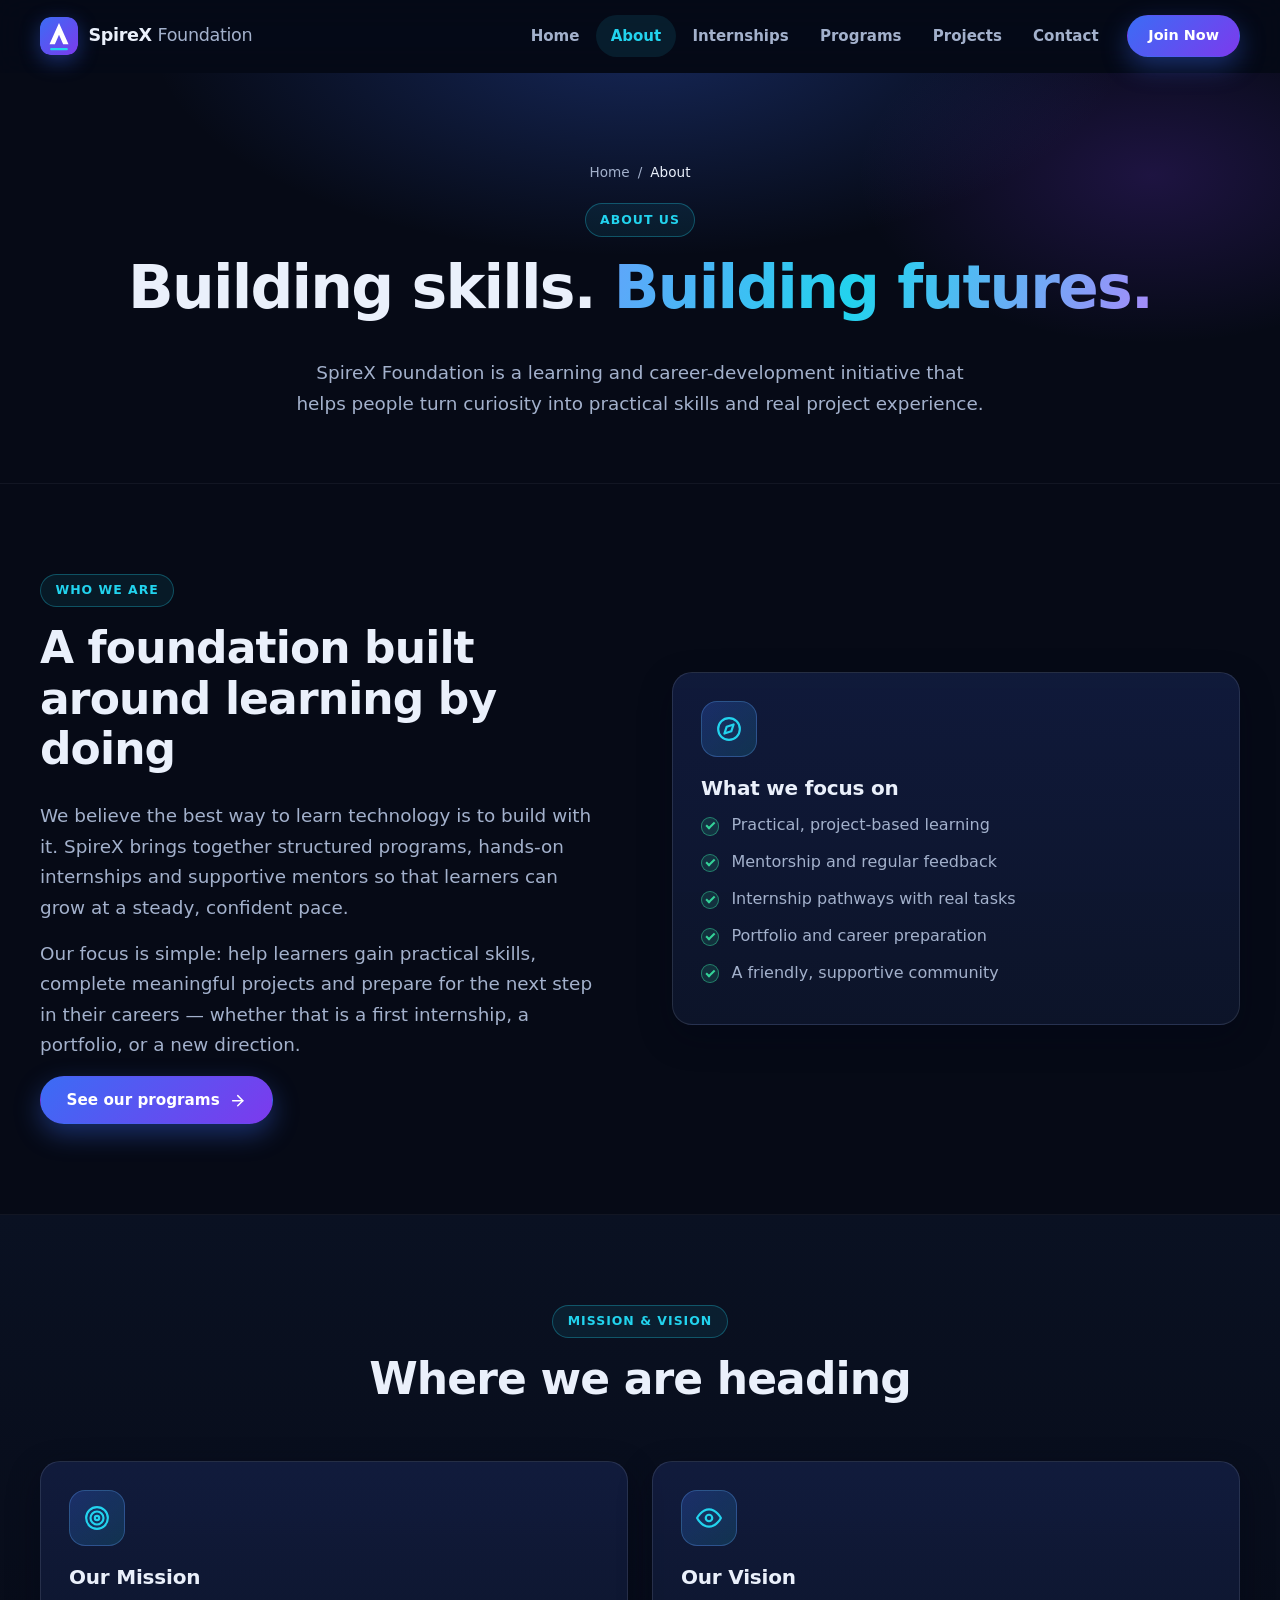
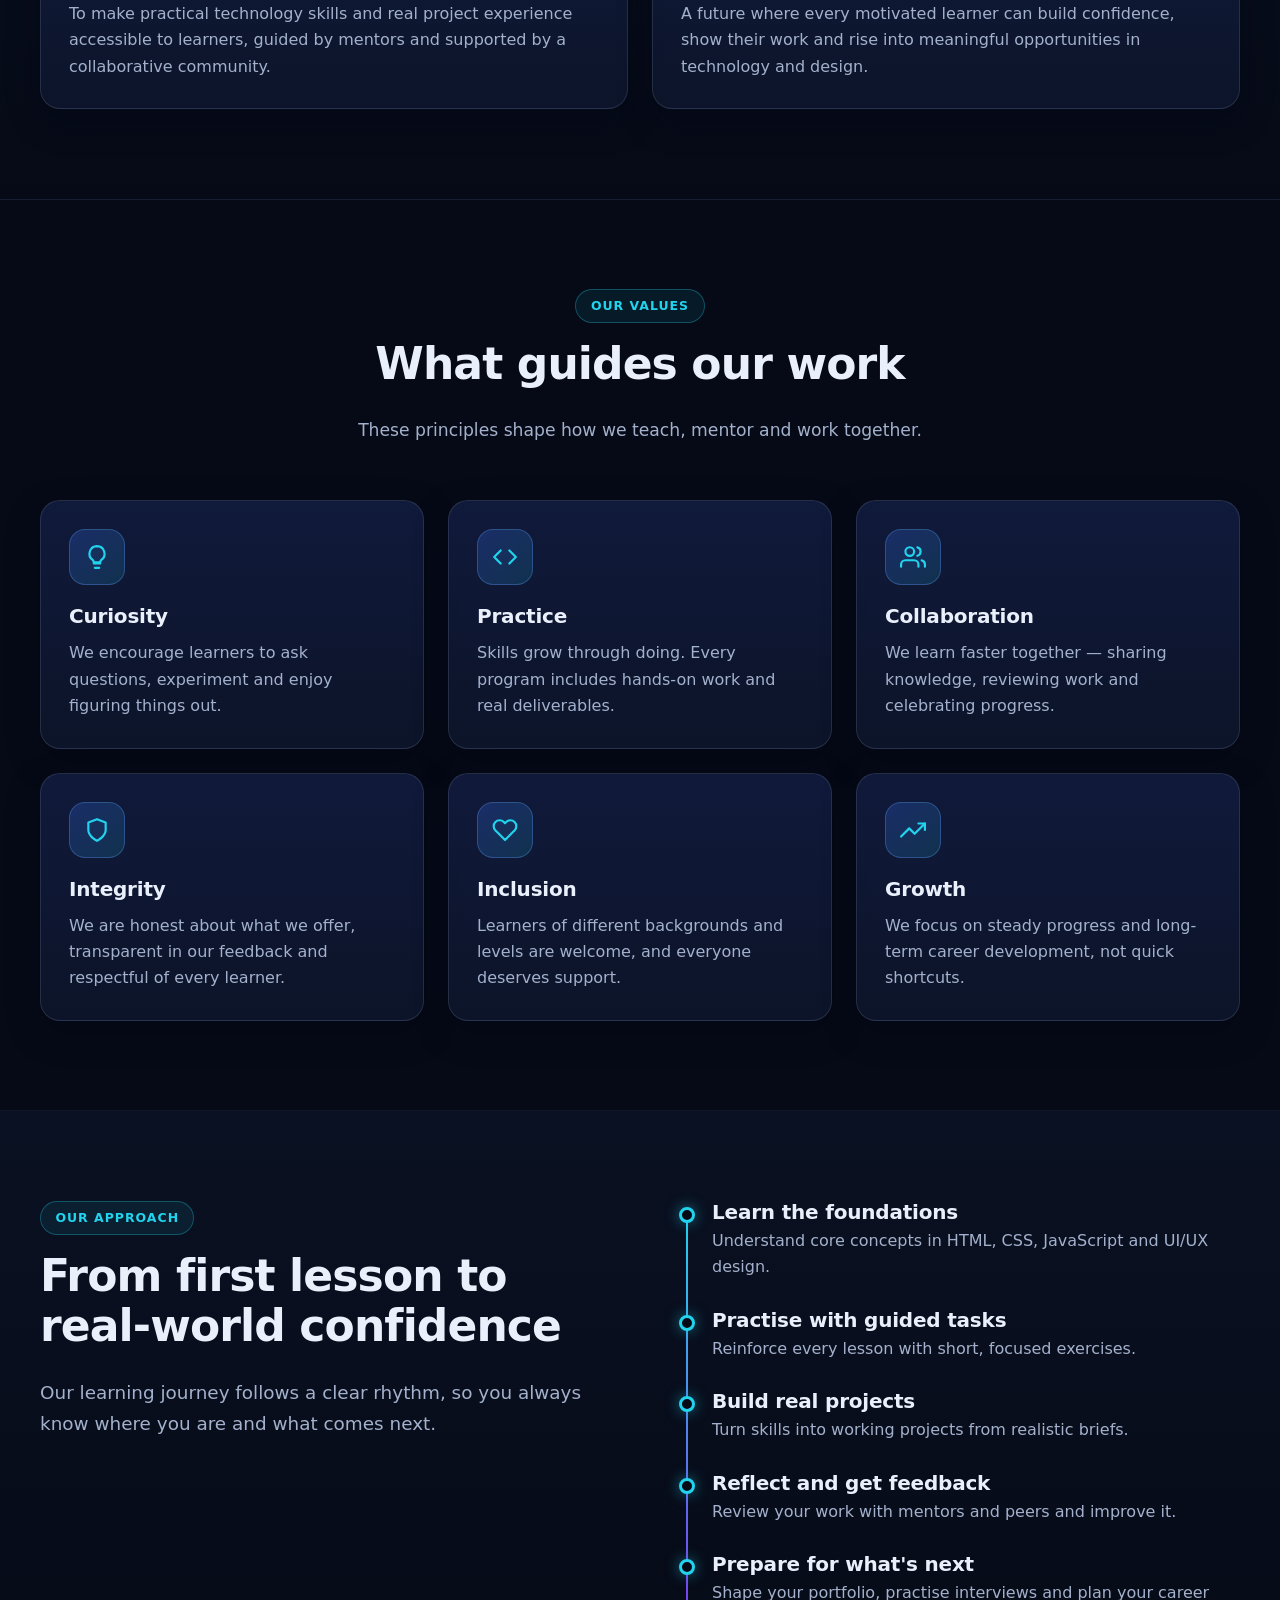
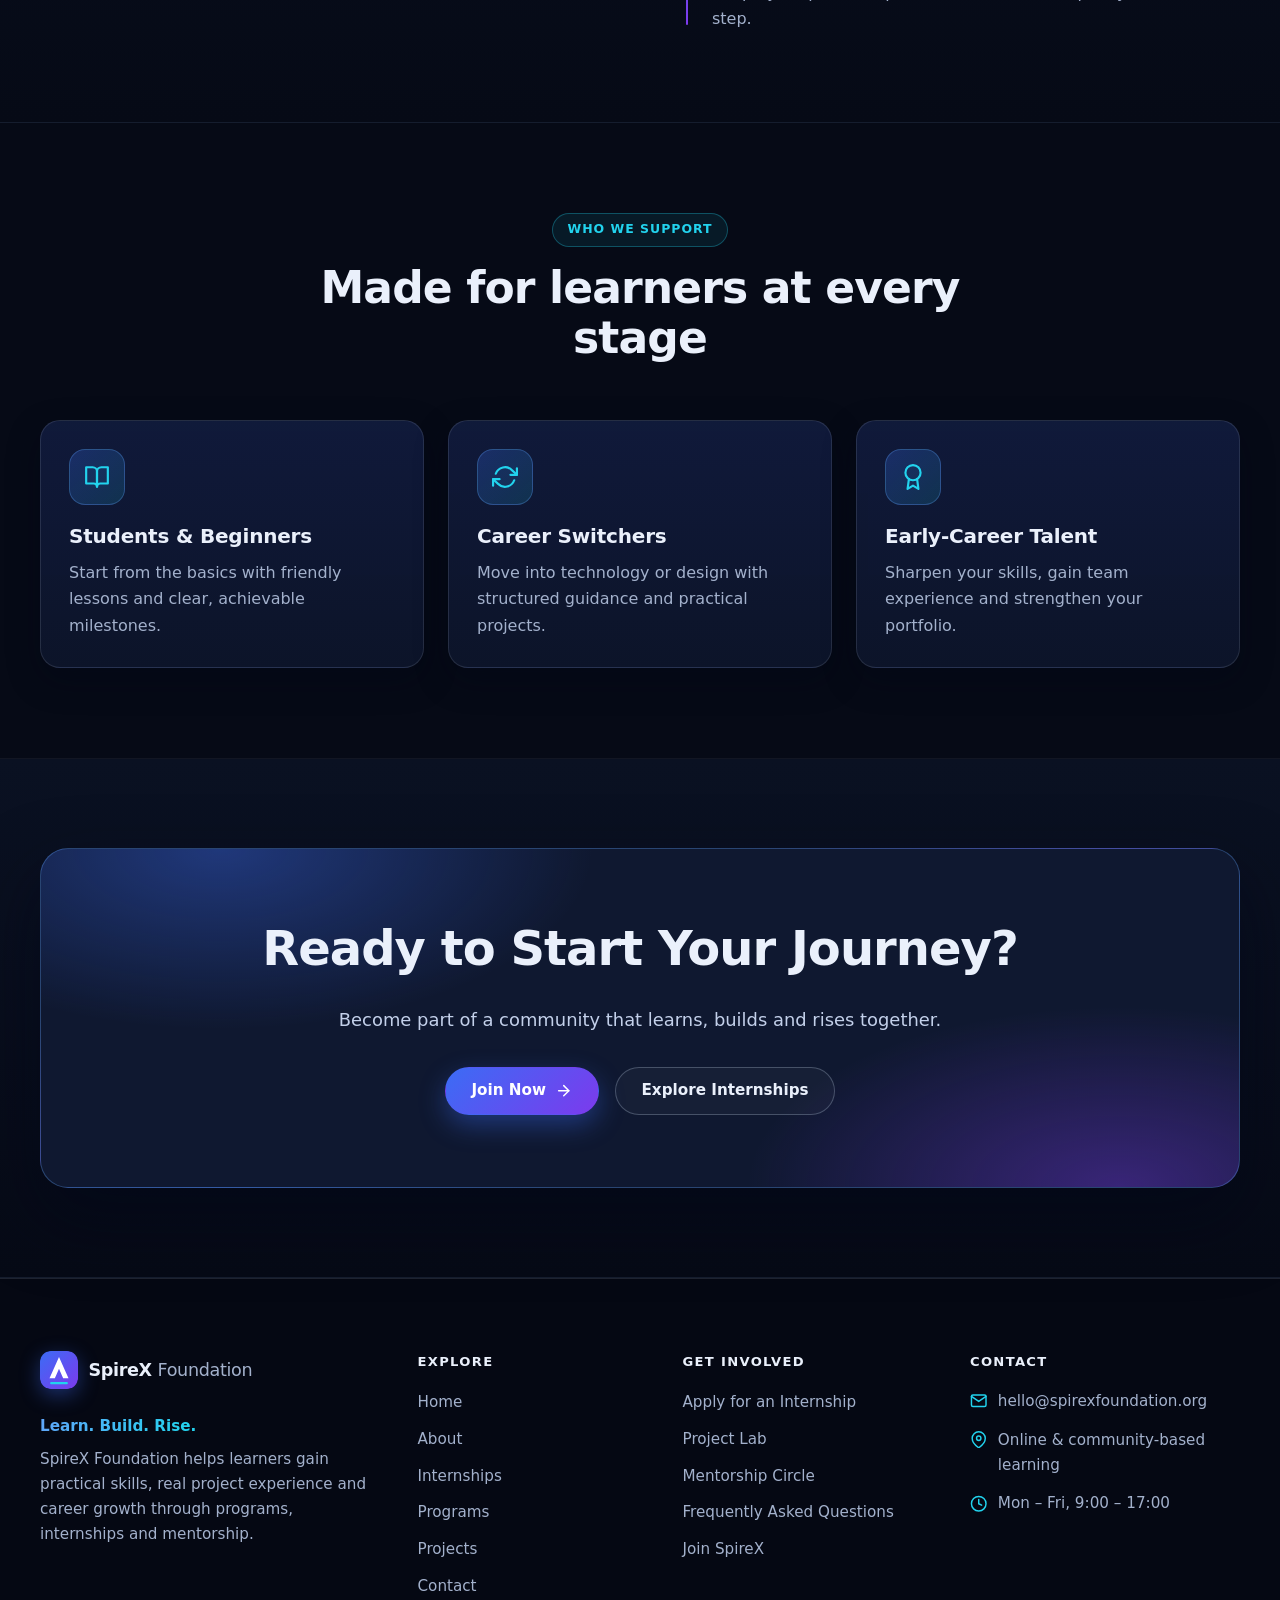
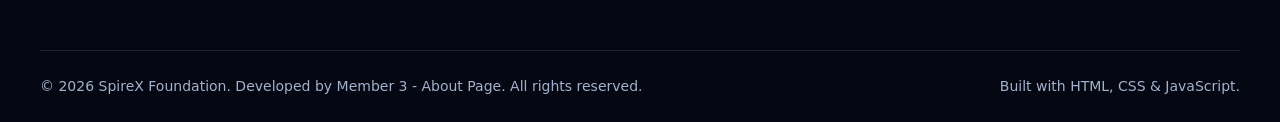
==== commit 3b673817: "update: added Member 3 credit in about footer" ====
--- a/about.html
+++ b/about.html
@@ -268,7 +268,7 @@
         </div>
       </div>
       <div class="footer-bottom">
-        <p>&copy; <span data-year>2026</span> SpireX Foundation. All rights reserved.</p>
+<p>&copy; <span data-year>2026</span> SpireX Foundation. Developed by Member 3 - About Page. All rights reserved.</p>
         <p>Built with HTML, CSS &amp; JavaScript.</p>
       </div>
     </div>
